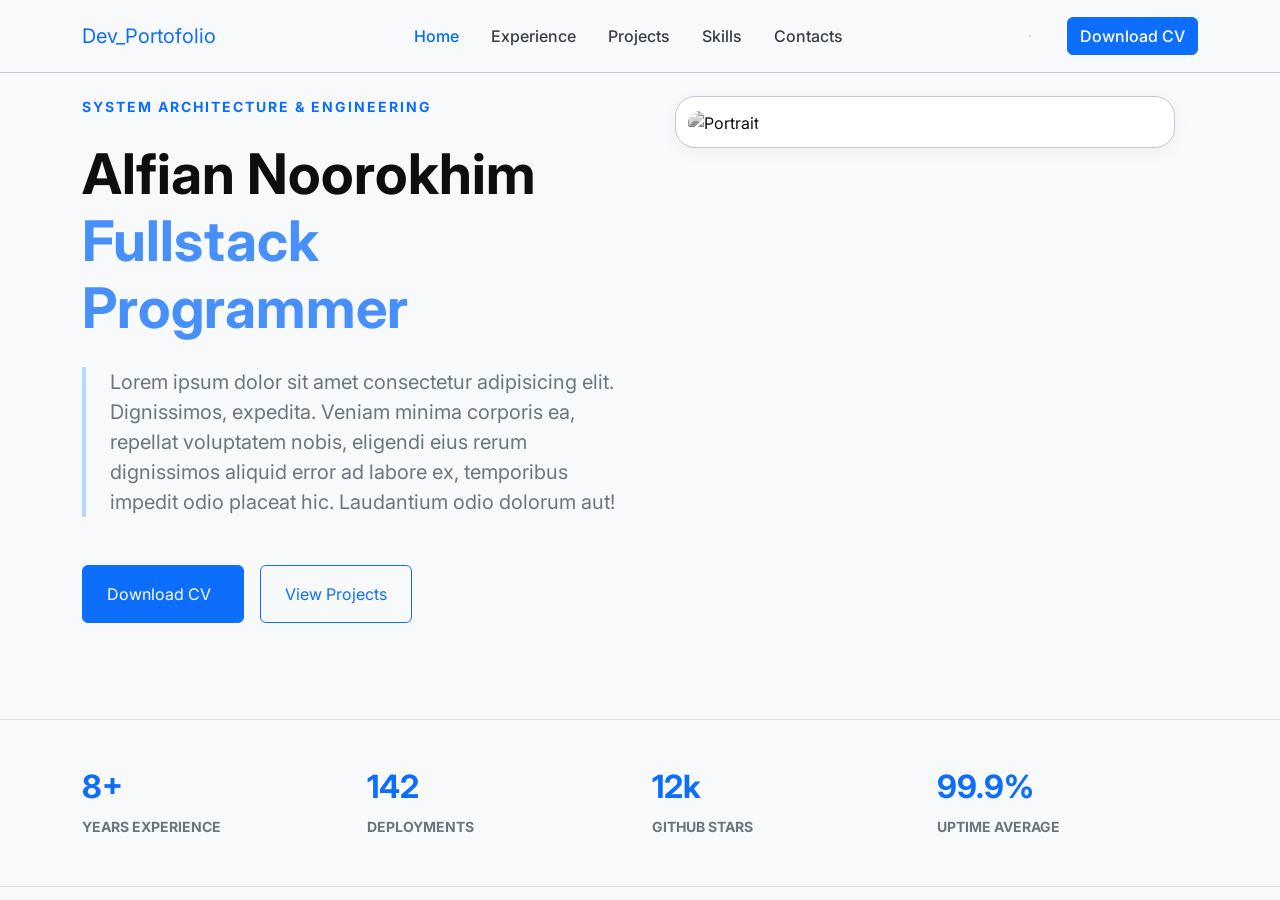
==== index.html @ 337a5031 "Rabu" ====
<!DOCTYPE html>
<html lang="en">

<head>
  <meta charset="UTF-8">
  <meta name="viewport" content="width=device-width, initial-scale=1.0">
  <title>Dev Portofolio - Alfian Noorokhim</title>
  <link rel="stylesheet" href="https://cdn.jsdelivr.net/npm/bootstrap@5.3.8/dist/css/bootstrap.min.css">
  <link rel="stylesheet" href="assets/css/pian.css">

  <!--  -->
  <link href="https://fonts.googleapis.com" rel="preconnect" />
  <link crossorigin="" href="https://fonts.gstatic.com" rel="preconnect" />
  <link href="https://fonts.googleapis.com/css2?family=Inter:wght@400;500;600;700&display=swap" rel="stylesheet" />
  <link href="https://fonts.googleapis.com/css2?family=Material+Symbols+Outlined:wght,FILL@100..700,0..1&display=swap"
    rel="stylesheet" />
  <!--  -->

  <!-- Feather Icons  -->
  <script src="https://unpkg.com/feather-icons"></script>
  <!-- Feather Icons -->
</head>

<body>
  <!-- Start Navbar -->
  <div class="wrapper">
    <nav class="navbar navbar-expand-lg navbar-custom fixed-top py-3">
      <div class="container">
        <a class="navbar-brand text-primary" href="#">Dev_Portofolio <i data-feather="github"></i> </a>
        <button class="navbar-toggler" type="button" data-bs-toggle="collapse" data-bs-target="#navbarSupportedContent"
          aria-controls="navbarSupportedContent" aria-expanded="false" aria-label="Toggle navigation">
          <span class="navbar-toggler-icon"></span>
        </button>
        <div class="collapse navbar-collapse" id="navbarSupportedContent">
          <ul class="navbar-nav mx-auto mb-2 mb-lg-0 gap-lg-3">
            <li class="nav-item">
              <a class="nav-link-custom px-2 active" aria-current="page" href="#">Home</a>
            </li>
            <li class="nav-item">
              <a class="nav-link-custom px-2" href="#">Experience</a>
            </li>
            <li class="nav-item">
              <a class="nav-link-custom px-2" href="#">Projects</a>
            </li>
            <li class="nav-item">
              <a class="nav-link-custom px-2" href="#">Skills</a>
            </li>
            <li class="nav-item">
              <a class="nav-link-custom px-2" href="#">Contacts</a>
            </li>
          </ul>

          <!-- Feather Icons -->
          <i data-feather="terminal" class="card mx-lg-1 fs-3"></i>
          <i data-feather="code" class="mx-lg-3 fs-3"></i>
          <!-- End Feather Icons -->

          <div class="d-flex">
            <button class="btn btn-primary fw-medium">Download CV</button>
          </div>
        </div>
      </div>
    </nav>
    <!-- End Navbar -->

    <!-- semantik HTML: element HTML yang bisa diartikan: header, nav, main, section -->
    <main class="pt-5" style="padding-top: 100px;">
      <section class="container py-5">
        <div class="row">
          <div class="col-lg-6">
            <span class="text-primary fw-bolder text-uppercase d-block mb-4"
              style="font-size: 14px; letter-spacing: 2px;">
              System Architecture & Engineering
            </span>
            <h1 class="display-4 fw-bold mb-4">
              Alfian Noorokhim
              <span class="text-primary d-block opacity-75">Fullstack Programmer</span>
            </h1>

            <p class="border-start border-4 border-primary border-opacity-25 ps-4 text-secondary mb-5 fs-5">
              Lorem ipsum dolor sit amet consectetur adipisicing elit. Dignissimos, expedita. Veniam minima corporis ea,
              repellat voluptatem nobis, eligendi eius rerum dignissimos aliquid error ad labore ex, temporibus impedit
              odio placeat hic. Laudantium odio dolorum aut!
            </p>

            <div class="d-flex flex-wrap gap-3">
              <button class="btn btn-primary py-3 px-4 d-flex align-items-center gap-2">
                Download CV <i data-feather="download"></i>
              </button>
              <button class="btn btn-outline-primary border-opacity-25 py-3 px-4">
                View Projects
              </button>
            </div>
          </div>

          <div class="col-lg-6">
            <div class="position-relative mx-auto" style="max-width: 500px;">
              <div class="hero-img-container soft-shadow">
                <img alt="Portrait" class="img-fluid w-100"
                  src="https://lh3.googleusercontent.com/aida-public/[base64]">
              </div>
            </div>
          </div>
        </div>
      </section>

      <section class="border-bottom border-top py-5 mt-5">
        <div class="container">
          <div class="row g-4 text-center text-md-start">
            <div class="col-6 col-md-3">
              <h2 class="text-primary fw-bold">8+</h2>
              <span class="text-uppercase small fw-bold text-secondary">Years Experience</span>
            </div>
            <div class="col-6 col-md-3">
              <h2 class="text-primary fw-bold">142</h2>
              <span class="text-uppercase small fw-bold text-secondary">Deployments</span>
            </div>
            <div class="col-6 col-md-3">
              <h2 class="text-primary fw-bold">12k</h2>
              <span class="text-uppercase small fw-bold text-secondary">Github Stars</span>
            </div>
            <div class="col-6 col-md-3">
              <h2 class="text-primary fw-bold">99.9%</h2>
              <span class="text-uppercase small fw-bold text-secondary">Uptime Average</span>
            </div>
          </div>
        </div>
      </section>

      <section class="">

      </section>
    </main>
  </div>

  <!-- Feather Icons -->
  <script>
    feather.replace();
  </script>
  <!-- Feather Icons -->
  <script src="https://cdn.jsdelivr.net/npm/bootstrap@5.3.8/dist/js/bootstrap.bundle.min.js"></script>
</body>

</html>
---- assets/css/pian.css ----
:root {
  --primary-color: #006BFF;
  --surface-color: #f7f9fb;
  --on-surface-variant: #393E46;
}

body {
  font-family: 'Inter', sans-serif;
  background-color: var(--surface-color);
  color: #0F0E0E;
}

.navbar-custom {
  background-color: rgba(247, 249, 251, 0.8);
  backdrop-filter: blur(10px);
  border-bottom: 1px solid #c2c6d6;
}

.nav-link-custom {
  font-weight: 500;
  color: var(--on-surface-variant);
  text-decoration: none;
  transition: 0.2s;
}

.nav-link-custom:hover,
.nav-link-custom.active {
  color: var(--primary-color);
}

.hero-img-container {
  border-radius: 20px;
  overflow: hidden;
  border: 1px solid #c2c6d6;
  background-color: white;
  padding: 12px;
}

.hero-img-container img {
  border-radius: 12px;
  transition: 1s;
  filter: grayscale(100%);
  object-fit: cover;
}

.hero-img-container img:hover {
  filter: grayscale(0%);
}

.soft-shadow {
  box-shadow: 0 4px 20px -2px rgba(0, 0, 0, 0.05);
}
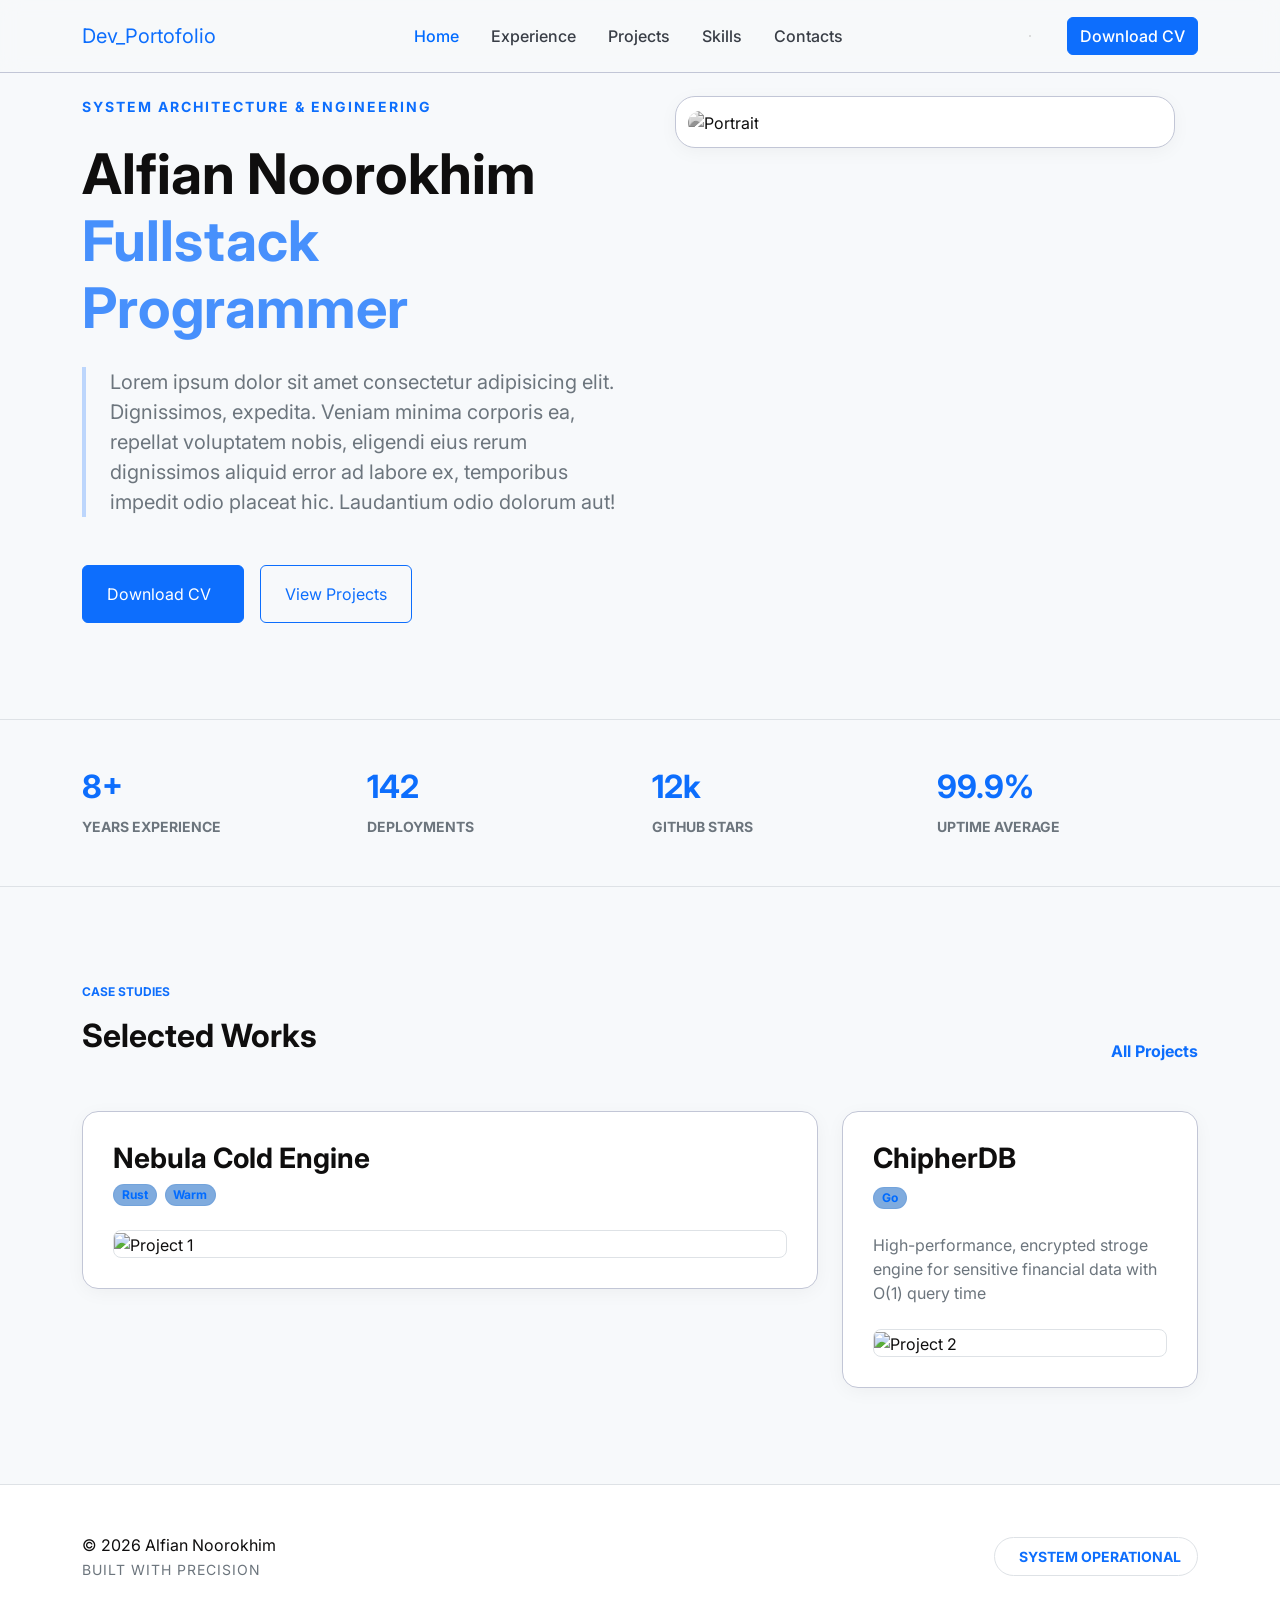
==== commit 0a25fd79: "Kamis" ====
--- a/index.html
+++ b/index.html
@@ -127,10 +127,85 @@
         </div>
       </section>
 
-      <section class="">
-
-      </section>
-    </main>
+      <section class="container py-5 my-5">
+        <div class="d-flex justify-content-between align-items-end mb-5">
+          <div class="">
+            <span class="text-primary fw-bold text-uppercase d-block mb-3" style="font-size: 12px;">
+              Case Studies
+            </span>
+            <h2 class="fw-bold">Selected Works</h2>
+          </div>
+          <a href="" class="text-decoration-none fw-bold text-primary">
+            <!-- All Projects -->
+            All Projects <i data-feather="arrow-right"></i>
+            <!-- All Projects <span class="materials-symbols-outline align-middle">arrow_forward</span> -->
+          </a>
+        </div>
+        <div class="row">
+          <div class="col-lg-8 col-6">
+            <div class="project-card d-flex justify-content-between flex-column soft-shadow">
+              <div class="d-flex justify-content-between">
+                <div>
+                  <h3 class="fw-bold">Nebula Cold Engine</h3>
+                  <div class="d-flex gap-2">
+                    <span class="badge badge-tech rounded-pill">Rust</span>
+                    <span class="badge badge-tech rounded-pill">Warm</span>
+                  </div>
+                </div>
+                <i data-feather="external-link"></i>
+              </div>
+              <div class="mt-4 overflow-hidden rounded-3 border">
+                <img
+                  src="https://lh3.googleusercontent.com/aida-public/[base64]"
+                  class="img-fluid w-100" alt="Project 1">
+              </div>
+            </div>
+          </div>
+          <div class="col-lg-4 col-6">
+            <div class="project-card soft-shadow">
+              <div class="mb-4">
+                <h3 class="fw-bold">ChipherDB</h3>
+                <span class="badge badge-tech rounded-pill">Go</span>
+              </div>
+              <p class="text-secondary">
+                High-performance, encrypted stroge engine for sensitive financial data with O(1) query time
+              </p>
+              <div class="mt-4 overflow-hidden rounded-3 border">
+                <img
+                  src="https://lh3.googleusercontent.com/aida-public/[base64]"
+                  class="img-fluid w-100" style="object-fit: cover; height: 200px;" alt="Project 2">
+              </div>
+            </div>
+          </div>
+        </div>
+  </div>
+  </div>
+  </section>
+  </main>
+
+  <footer class="bg-white border-top py-5">
+    <div class="container d-flex justify-content-between align-items-center gap-4">
+      <div class="text-center text-md-start">
+        <span class="fw-blod d-block">&copy; 2026 Alfian Noorokhim</span>
+        <small class="text-uppercase text-secondary" style="letter-spacing: 1px;">Built with precision</small>
+      </div>
+      <div class="d-flex gap-4">
+        <a href="" class="text-decoration-none text-secondary small fw-bold">
+          <i data-feather="github"></i>
+        </a>
+        <a href="" class="text-decoration-none text-secondary small fw-bold">
+          <i data-feather="linkedin"></i>
+        </a>
+        <a href="" class="text-decoration-none text-secondary small fw-bold">
+          <i data-feather="instagram"></i>
+        </a>
+      </div>
+      <div class="d-flex rounded-pill border align-items-center gap-2 py-2 px-3">
+        <div class="bg-primary rounded-circle"></div>
+        <small class="fw-bold text-primary text-uppercase">System Operational</small>
+      </div>
+    </div>
+  </footer>
   </div>
 
   <!-- Feather Icons -->
--- a/assets/css/pian.css
+++ b/assets/css/pian.css
@@ -49,4 +49,25 @@
 
 .soft-shadow {
   box-shadow: 0 4px 20px -2px rgba(0, 0, 0, 0.05);
+}
+
+.project-card {
+  background-color: white;
+  border: 1px solid #c2c6d6;
+  border-radius: 16px;
+  transition: 0.3s;
+  padding: 30px;
+}
+
+.project-card:hover {
+  border-color: var(--primary-color);
+  box-shadow: 0 10px 30px -5px rgba(0, 0, 0, 0.08);
+}
+
+.badge-tech {
+  background-color: rgba(0, 88, 190, 0.5);
+  color: var(--primary-color);
+  border: 1px solid rgba(0, 88, 190, 0.1);
+  font-size: 12px;
+  font-weight: 700;
 }
